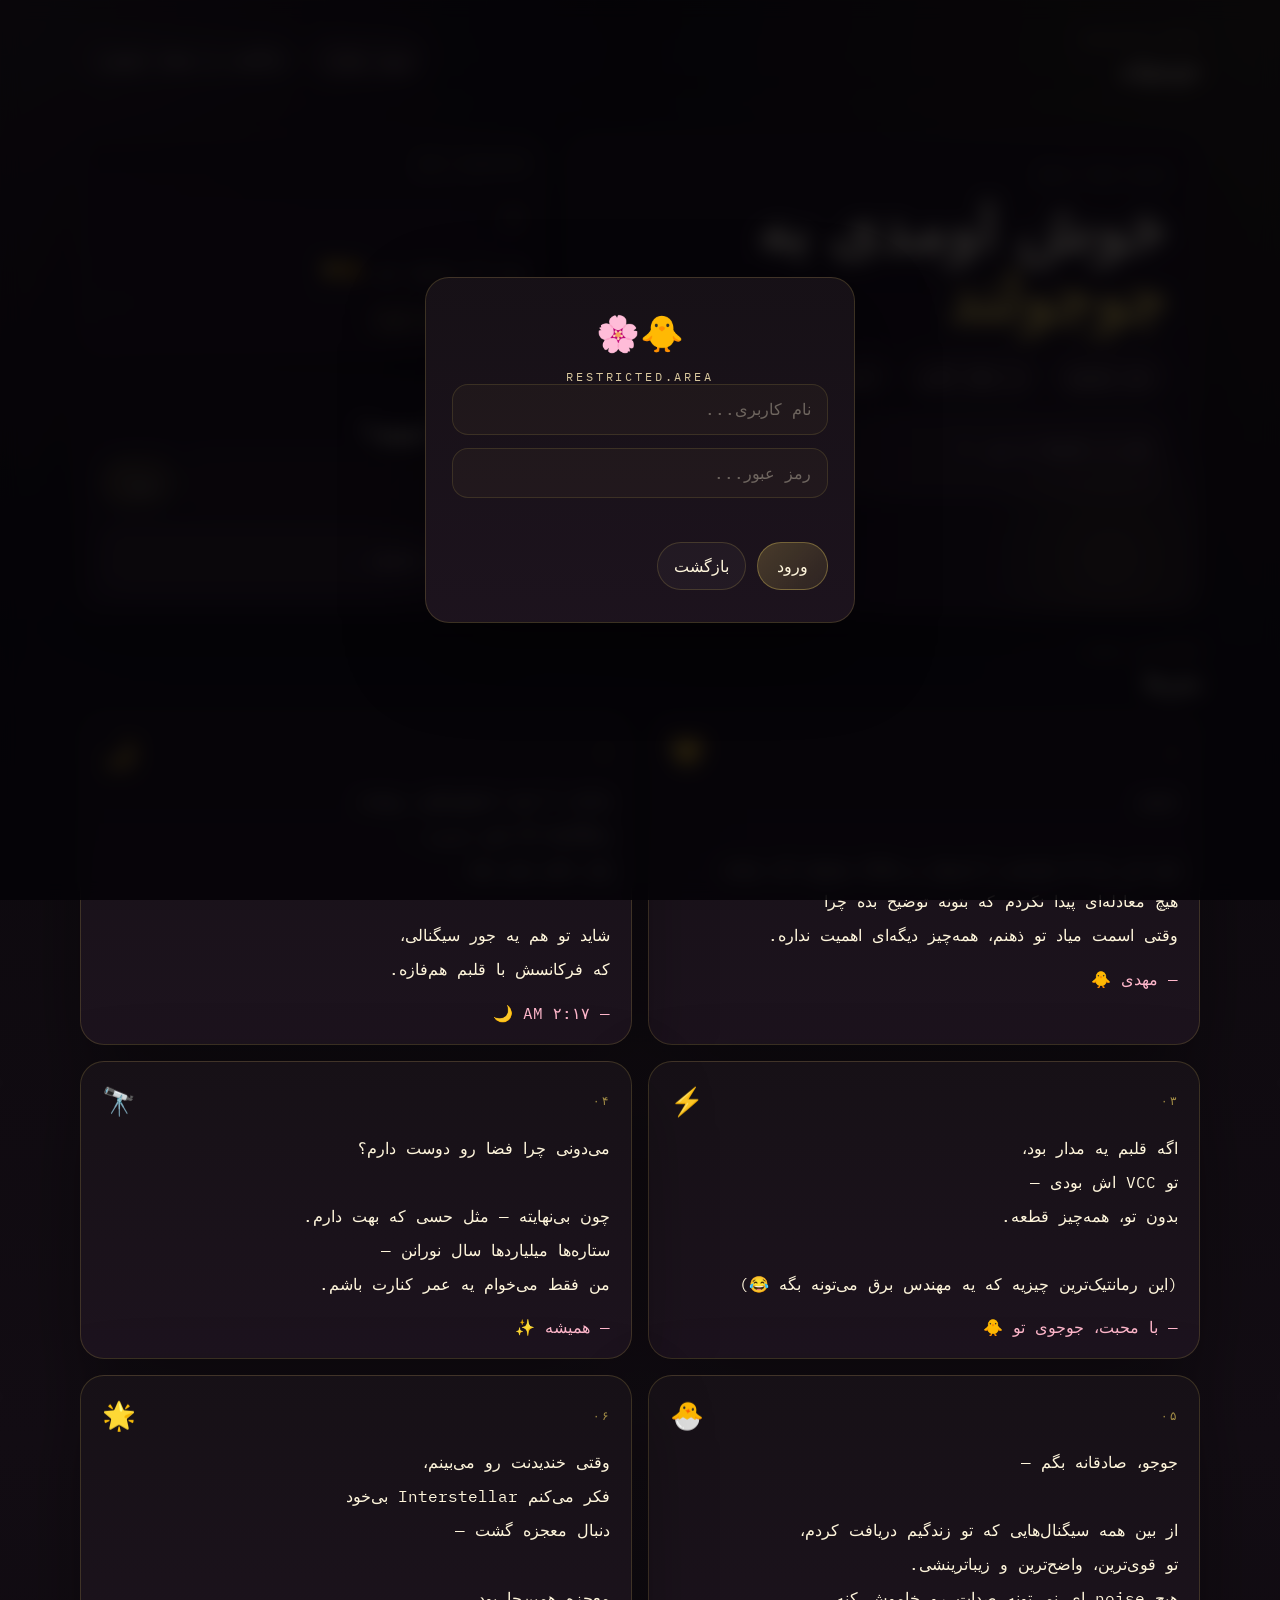
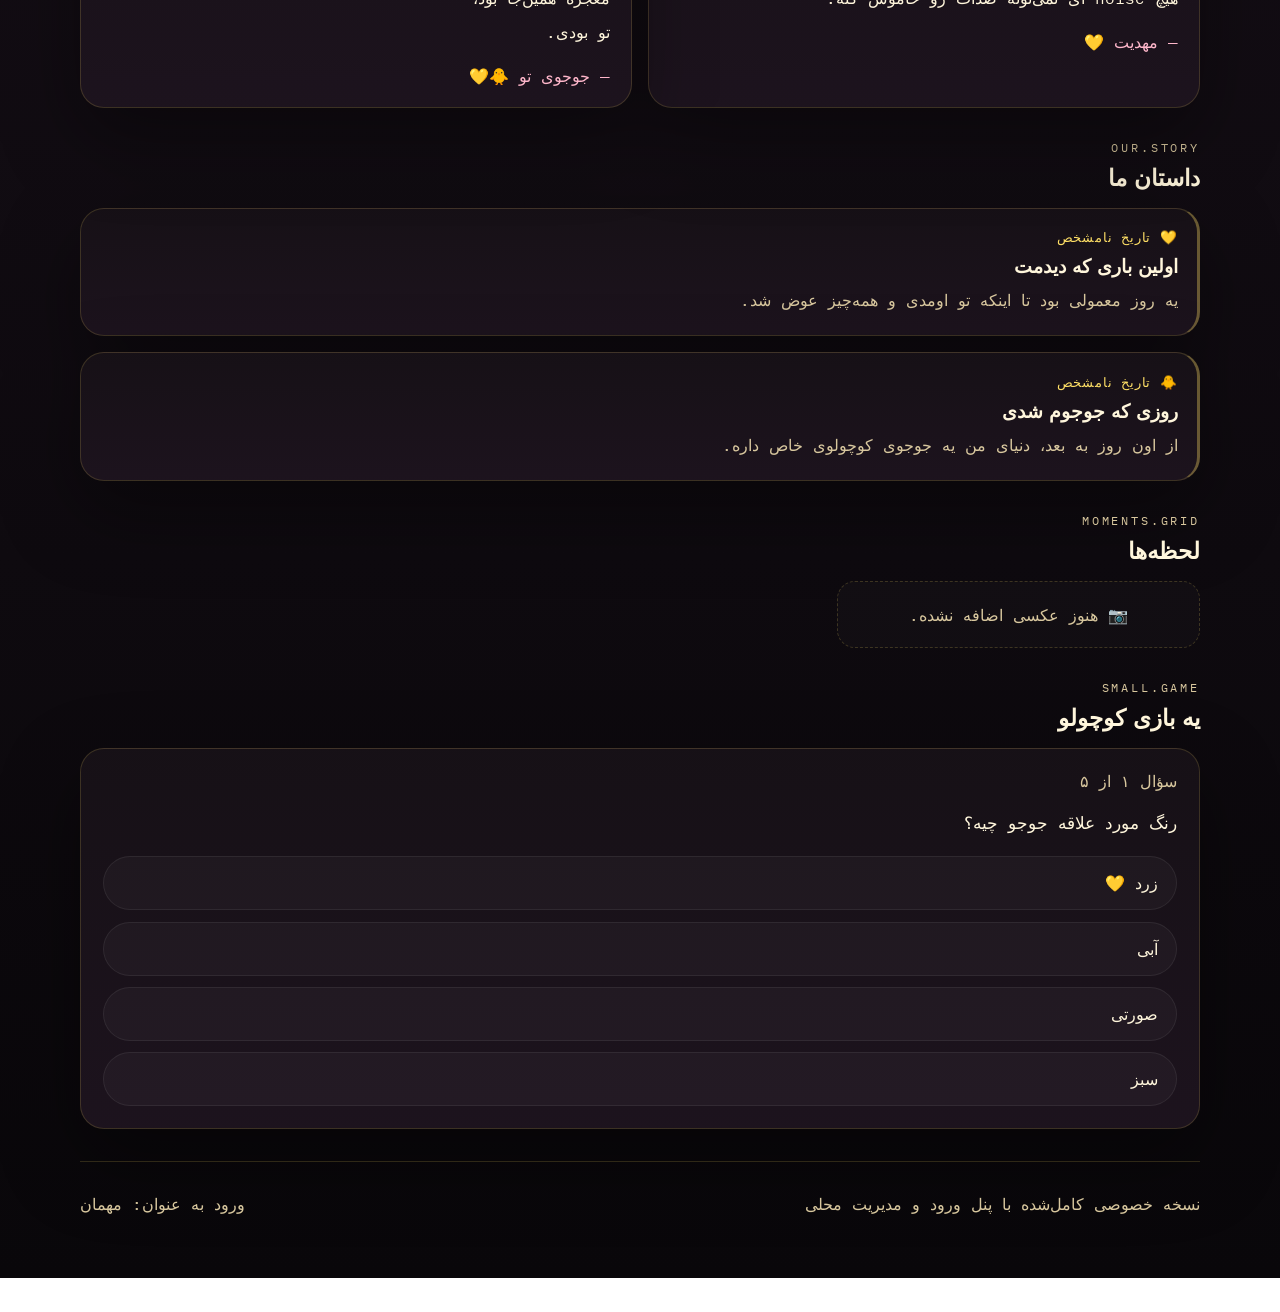
==== secret.html @ 2593f332 "Add files via upload" ====
<!DOCTYPE html>
<html lang="fa" dir="rtl">
<head>
  <meta charset="UTF-8">
  <meta name="viewport" content="width=device-width, initial-scale=1.0">
  <title>جوجولند | صفحه خصوصی کامل</title>
  <meta name="description" content="نسخه خصوصی کامل جوجولند با پنل ورود، حالت مهمان و ادمین، مدیریت متن‌ها، گالری، تایم‌لاین و شمارنده.">
  <link rel="preconnect" href="https://fonts.googleapis.com">
  <link rel="preconnect" href="https://fonts.gstatic.com" crossorigin>
  <link href="https://fonts.googleapis.com/css2?family=IBM+Plex+Mono:wght@300;400;500;600&family=Orbitron:wght@500;700;800&display=swap" rel="stylesheet">
  <style>
    :root{
      --bg:#09070a;
      --bg-2:#130d14;
      --panel:#171117;
      --panel-2:#231923;
      --text:#fff6dc;
      --muted:#d8c79e;
      --gold:#ffe066;
      --gold-soft:rgba(255,224,102,.12);
      --pink:#ffb7cb;
      --line:rgba(255,224,102,.16);
      --line-strong:rgba(255,224,102,.3);
      --green:#7affc1;
      --danger:#ff879c;
      --shadow:0 30px 80px rgba(0,0,0,.38);
      --radius:24px;
    }

    *{box-sizing:border-box}
    html{scroll-behavior:smooth}
    body{
      margin:0;
      min-height:100vh;
      font-family:'IBM Plex Mono', monospace;
      color:var(--text);
      background:
        radial-gradient(circle at top right, rgba(255,224,102,.12), transparent 24%),
        radial-gradient(circle at top left, rgba(255,183,203,.12), transparent 20%),
        linear-gradient(180deg, var(--bg) 0%, var(--bg-2) 50%, var(--bg) 100%);
      overflow-x:hidden;
    }

    body::before{
      content:"";
      position:fixed;
      inset:0;
      pointer-events:none;
      background-image:
        linear-gradient(rgba(255,255,255,.02) 1px, transparent 1px),
        linear-gradient(90deg, rgba(255,255,255,.02) 1px, transparent 1px);
      background-size:54px 54px;
      mask-image:linear-gradient(to bottom, rgba(255,255,255,.8), transparent 75%);
      z-index:0;
    }

    a{color:inherit;text-decoration:none}
    button,input,textarea,select{font:inherit}

    .floaters{
      position:fixed;
      inset:0;
      overflow:hidden;
      pointer-events:none;
      z-index:0;
    }

    .floater{
      position:absolute;
      bottom:-10vh;
      opacity:.18;
      filter:drop-shadow(0 0 10px rgba(255,224,102,.2));
      animation:rise linear infinite;
    }

    @keyframes rise{
      from{transform:translateY(0) translateX(0)}
      to{transform:translateY(-120vh) translateX(24px)}
    }

    .page{
      position:relative;
      z-index:1;
      width:min(1120px, calc(100% - 2rem));
      margin-inline:auto;
      padding:1rem 0 4rem;
    }

    .topbar{
      display:flex;
      align-items:center;
      justify-content:space-between;
      gap:1rem;
      padding:1rem 0 1.25rem;
      border-bottom:1px solid var(--line);
    }

    .kicker{
      color:var(--muted);
      letter-spacing:.24em;
      text-transform:uppercase;
      font-size:.74rem;
    }

    .home-link,
    .ghost-btn,
    .primary-btn,
    .soft-btn,
    .option-btn{
      display:inline-flex;
      align-items:center;
      justify-content:center;
      border-radius:999px;
      cursor:pointer;
      transition:transform .18s ease, background-color .18s ease, opacity .18s ease;
    }

    .home-link:hover,
    .ghost-btn:hover,
    .primary-btn:hover,
    .soft-btn:hover,
    .option-btn:hover{
      transform:translateY(-1px);
    }

    .home-link,
    .ghost-btn,
    .soft-btn{
      border:1px solid var(--line);
      background:rgba(255,255,255,.03);
      color:var(--text);
    }

    .home-link{padding:.8rem 1.1rem}
    .ghost-btn,.soft-btn{padding:.78rem 1rem}

    .primary-btn{
      border:1px solid var(--line-strong);
      background:linear-gradient(135deg, rgba(255,224,102,.2), rgba(255,224,102,.08));
      color:var(--text);
      padding:.82rem 1.2rem;
    }

    .soft-btn{
      background:rgba(255,183,203,.08);
      border-color:rgba(255,183,203,.16);
    }

    .option-btn{
      width:100%;
      justify-content:flex-start;
      text-align:right;
      padding:1rem 1.1rem;
      border:1px solid rgba(255,255,255,.07);
      background:rgba(255,255,255,.03);
      color:var(--text);
    }

    .hero{
      display:grid;
      grid-template-columns:1.15fr .85fr;
      gap:1rem;
      padding-top:1.8rem;
      align-items:stretch;
    }

    .card,
    .counter-card,
    .section-card,
    .letter-card,
    .timeline-item,
    .gallery-item,
    .quiz-card,
    .modal-panel{
      background:linear-gradient(180deg, rgba(23,17,23,.97), rgba(30,20,31,.95));
      border:1px solid var(--line);
      border-radius:var(--radius);
      box-shadow:var(--shadow);
    }

    .hero-main{
      position:relative;
      overflow:hidden;
      padding:2rem;
    }

    .hero-main::after{
      content:"";
      position:absolute;
      width:280px;
      height:280px;
      border-radius:50%;
      inset:auto -8% -18% auto;
      background:radial-gradient(circle, rgba(255,224,102,.15), transparent 68%);
      pointer-events:none;
    }

    h1,h2,h3{
      margin:0;
      font-family:'Orbitron', monospace;
    }

    .hero-main h1{
      margin-top:.7rem;
      font-size:clamp(2.1rem, 5vw, 4.2rem);
      line-height:1.08;
    }

    .hero-main h1 span{
      color:var(--gold);
      text-shadow:0 0 22px rgba(255,224,102,.24);
    }

    .hero-main p{
      color:var(--muted);
      line-height:2;
      max-width:60ch;
      margin:1rem 0 0;
    }

    .pill-row{
      display:flex;
      gap:.8rem;
      flex-wrap:wrap;
      margin-top:1.25rem;
    }

    .response-box{
      margin-top:1rem;
      min-height:82px;
      border-radius:18px;
      border:1px solid rgba(255,183,203,.16);
      background:rgba(255,183,203,.08);
      color:#ffeaf1;
      padding:1rem 1.1rem;
      line-height:2;
    }

    .hero-side{
      display:grid;
      gap:1rem;
    }

    .counter-card,
    .section-card{
      padding:1.3rem;
    }

    .counter-number{
      font-family:'Orbitron', monospace;
      font-size:3.1rem;
      color:var(--gold);
      margin:.7rem 0;
      text-shadow:0 0 18px rgba(255,224,102,.2);
    }

    .counter-detail{
      display:flex;
      gap:.5rem;
      flex-wrap:wrap;
      margin-top:1rem;
    }

    .chip{
      padding:.45rem .7rem;
      border-radius:999px;
      background:rgba(255,224,102,.08);
      border:1px solid rgba(255,224,102,.12);
      color:#f5dfb0;
      font-size:.84rem;
    }

    .jojo-row{
      display:flex;
      gap:.6rem;
      margin-top:.9rem;
    }

    .jojo-row input,
    .form-control,
    .form-control textarea,
    .form-control input,
    .form-control select,
    .inline-field,
    .auth-input{
      width:100%;
      border:1px solid rgba(255,224,102,.12);
      background:rgba(255,224,102,.03);
      color:var(--text);
      outline:none;
      border-radius:16px;
      padding:.9rem 1rem;
    }

    .jojo-row input::placeholder,
    .auth-input::placeholder,
    textarea::placeholder{color:rgba(255,246,220,.35)}

    .section{
      padding-top:2rem;
    }

    .section-head{
      margin-bottom:1rem;
    }

    .section-head h2{
      margin-top:.5rem;
      font-size:1.45rem;
    }

    .section-head p{
      color:var(--muted);
      line-height:1.95;
      margin:.7rem 0 0;
    }

    .admin-bar{
      display:none;
      align-items:center;
      justify-content:space-between;
      gap:1rem;
      flex-wrap:wrap;
      padding:1rem 1.2rem;
      margin-top:1.2rem;
      border-radius:20px;
      border:1px solid rgba(255,224,102,.18);
      background:rgba(255,224,102,.05);
    }

    .admin-bar.show{display:flex}
    .admin-actions{display:flex;gap:.6rem;flex-wrap:wrap}
    .admin-label{color:#ffe9a7}

    .letters{
      display:grid;
      grid-template-columns:repeat(2, minmax(0, 1fr));
      gap:1rem;
    }

    .letter-card{
      padding:1.3rem;
      position:relative;
      overflow:hidden;
    }

    .letter-head{
      display:flex;
      align-items:center;
      justify-content:space-between;
      gap:1rem;
      margin-bottom:.9rem;
    }

    .letter-num{
      color:rgba(255,224,102,.6);
      font-size:.78rem;
      letter-spacing:.2em;
    }

    .letter-emoji{
      font-size:1.7rem;
    }

    .letter-text{
      white-space:pre-line;
      line-height:2.12;
      color:var(--text);
      margin-bottom:1rem;
    }

    .letter-sign{
      color:var(--pink);
    }

    .letter-actions{
      display:flex;
      gap:.55rem;
      margin-top:.9rem;
    }

    .mini-btn{
      border:none;
      border-radius:12px;
      padding:.55rem .75rem;
      cursor:pointer;
      background:rgba(255,255,255,.04);
      border:1px solid rgba(255,255,255,.07);
      color:var(--text);
    }

    .mini-btn.danger{
      color:#ffd0d7;
      border-color:rgba(255,135,156,.2);
      background:rgba(255,135,156,.07);
    }

    .timeline{
      display:grid;
      gap:1rem;
    }

    .timeline-item{
      padding:1.2rem;
      border-right:3px solid rgba(255,224,102,.35);
    }

    .timeline-date{
      color:var(--gold);
      margin-bottom:.5rem;
      font-size:.84rem;
      letter-spacing:.06em;
    }

    .timeline-title{
      margin-bottom:.45rem;
    }

    .timeline-desc{
      color:var(--muted);
      line-height:1.95;
    }

    .timeline-actions{
      margin-top:.85rem;
      display:flex;
      gap:.55rem;
    }

    .gallery{
      display:grid;
      grid-template-columns:repeat(3, minmax(0, 1fr));
      gap:1rem;
    }

    .gallery.cols-1{grid-template-columns:1fr}
    .gallery.cols-2{grid-template-columns:repeat(2, minmax(0, 1fr))}
    .gallery.cols-3{grid-template-columns:repeat(3, minmax(0, 1fr))}
    .gallery.cols-4{grid-template-columns:repeat(4, minmax(0, 1fr))}

    .gallery-item{
      aspect-ratio:1 / 1;
      overflow:hidden;
      position:relative;
      display:flex;
      align-items:center;
      justify-content:center;
      background:
        radial-gradient(circle at center, rgba(255,224,102,.12), transparent 55%),
        linear-gradient(135deg, rgba(255,255,255,.04), rgba(255,255,255,.01));
    }

    .gallery-item img{
      width:100%;
      height:100%;
      object-fit:cover;
      display:block;
    }

    .gallery-item .placeholder{
      font-size:2.1rem;
      opacity:.9;
    }

    .gallery-caption{
      position:absolute;
      right:.6rem;
      left:.6rem;
      bottom:.6rem;
      padding:.55rem .7rem;
      border-radius:12px;
      background:rgba(9,7,10,.64);
      color:#f5e9c5;
      font-size:.78rem;
      text-align:center;
      backdrop-filter:blur(10px);
    }

    .quiz-card{
      padding:1.4rem;
    }

    .quiz-progress{
      color:var(--muted);
      margin-bottom:1rem;
    }

    .quiz-question{
      line-height:1.95;
      margin-bottom:1rem;
      font-size:1.06rem;
    }

    .quiz-options{
      display:grid;
      gap:.7rem;
    }

    .option-btn.correct{
      background:rgba(122,255,193,.12);
      border:1px solid rgba(122,255,193,.25);
    }

    .option-btn.wrong{
      background:rgba(255,135,156,.11);
      border:1px solid rgba(255,135,156,.22);
    }

    .empty-state{
      padding:1.4rem;
      border-radius:18px;
      border:1px dashed rgba(255,224,102,.18);
      color:var(--muted);
      text-align:center;
      background:rgba(255,255,255,.02);
    }

    .overlay{
      position:fixed;
      inset:0;
      display:none;
      align-items:center;
      justify-content:center;
      background:rgba(4,3,6,.84);
      backdrop-filter:blur(10px);
      z-index:100;
      padding:1rem;
    }

    .overlay.show{display:flex}

    .modal-panel{
      width:min(760px, 100%);
      max-height:86vh;
      overflow:auto;
      padding:1.3rem;
    }

    .auth-panel{
      width:min(430px, 100%);
      text-align:center;
      padding:2rem 1.6rem;
    }

    .auth-chick{
      font-size:2.2rem;
      margin-bottom:.8rem;
    }

    .auth-panel h2{
      margin-bottom:.45rem;
    }

    .auth-sub{
      color:var(--muted);
      line-height:1.9;
      margin-bottom:1.2rem;
    }

    .auth-fields{
      display:grid;
      gap:.8rem;
    }

    .auth-error{
      color:#ffc0cb;
      min-height:1.4rem;
      margin-top:.6rem;
      font-size:.9rem;
    }

    .auth-actions{
      display:flex;
      gap:.7rem;
      margin-top:.7rem;
    }

    .modal-head{
      display:flex;
      align-items:center;
      justify-content:space-between;
      gap:1rem;
      margin-bottom:1rem;
    }

    .modal-head p{
      margin:.35rem 0 0;
      color:var(--muted);
      line-height:1.85;
      font-size:.92rem;
    }

    .modal-grid{
      display:grid;
      gap:1rem;
    }

    .stack{
      display:grid;
      gap:.8rem;
    }

    .form-control label{
      display:block;
      margin-bottom:.45rem;
      color:#f5e2a6;
    }

    textarea{
      resize:vertical;
      min-height:120px;
    }

    .split{
      display:grid;
      grid-template-columns:1fr 1fr;
      gap:.8rem;
    }

    .item-list{
      display:grid;
      gap:.7rem;
      margin-top:.4rem;
    }

    .item-row{
      display:flex;
      align-items:center;
      justify-content:space-between;
      gap:.8rem;
      padding:.85rem .95rem;
      border-radius:16px;
      background:rgba(255,255,255,.03);
      border:1px solid rgba(255,255,255,.05);
    }

    .item-row-main{
      min-width:0;
    }

    .item-row-title{
      color:var(--text);
      white-space:nowrap;
      overflow:hidden;
      text-overflow:ellipsis;
      margin-bottom:.25rem;
    }

    .item-row-sub{
      color:var(--muted);
      font-size:.84rem;
      white-space:nowrap;
      overflow:hidden;
      text-overflow:ellipsis;
    }

    .item-row-actions{
      display:flex;
      gap:.45rem;
      flex-shrink:0;
    }

    .gallery-manager{
      display:grid;
      gap:1rem;
    }

    .upload-zone{
      border:1px dashed rgba(255,224,102,.22);
      background:rgba(255,224,102,.03);
      border-radius:20px;
      padding:1.3rem;
      text-align:center;
      color:var(--muted);
    }

    .upload-zone.dragover{
      background:rgba(255,224,102,.08);
      border-color:rgba(255,224,102,.34);
    }

    .gallery-admin-grid{
      display:grid;
      grid-template-columns:repeat(2, minmax(0, 1fr));
      gap:.8rem;
    }

    .gallery-admin-item{
      border-radius:18px;
      overflow:hidden;
      background:rgba(255,255,255,.03);
      border:1px solid rgba(255,255,255,.05);
    }

    .gallery-admin-item img{
      width:100%;
      aspect-ratio:4 / 3;
      object-fit:cover;
      display:block;
    }

    .gallery-admin-body{
      padding:.8rem;
      display:grid;
      gap:.55rem;
    }

    .modal-actions{
      display:flex;
      gap:.7rem;
      justify-content:flex-end;
      flex-wrap:wrap;
      margin-top:1rem;
    }

    .footer{
      display:flex;
      justify-content:space-between;
      gap:1rem;
      flex-wrap:wrap;
      padding-top:2rem;
      margin-top:2rem;
      border-top:1px solid var(--line);
      color:var(--muted);
    }

    .hidden{
      display:none !important;
    }

    @media (max-width: 900px){
      .hero,
      .letters,
      .gallery,
      .split,
      .gallery-admin-grid{
        grid-template-columns:1fr;
      }
    }

    @media (prefers-reduced-motion: reduce){
      html{scroll-behavior:auto}
      *,*::before,*::after{animation:none!important;transition:none!important}
    }
  </style>
</head>
<body>
  <div class="floaters" id="floaters" aria-hidden="true"></div>

  <div class="page">
    <header class="topbar">
      <div>
        <div class="kicker">PRIVATE.PAGE</div>
        <h2 style="margin-top:.45rem">جوجولند</h2>
      </div>
      <div style="display:flex;gap:.6rem;flex-wrap:wrap">
        <button class="soft-btn" type="button" id="login-again-btn">ورود دوباره</button>
        <a class="home-link" href="./index.html">بازگشت به نسخه عمومی</a>
      </div>
    </header>

    <section class="hero">
      <div class="card hero-main">
        <div class="kicker">ONLY FOR JOJO</div>
        <h1>خوش اومدی به <span>جوجولند</span></h1>
        <div class="pill-row">
          <button class="soft-btn" type="button" data-answer="آره خودتی! جوجوی گلم! 🐥💛">منم جوجوم</button>
          <button class="soft-btn" type="button" data-answer="تو قوی‌ترین سیگنالی هستی که به قلبم رسیده ✨">یه جمله خاص</button>
          <button class="soft-btn" type="button" data-answer="این بخش همون حال‌وهوای قبلی رو نگه داشته، فقط مرتب‌تر شده 🌙">حس این صفحه</button>
        </div>
        <div class="response-box" id="response-box">یکی از دکمه‌ها را بزن :)</div>
      </div>

      <aside class="hero-side">
        <div class="counter-card">
          <div class="kicker">DAY.COUNTER</div>
          <div class="counter-number" id="days-counter-num">۰</div>
          <div style="color:var(--muted);line-height:1.9">روزه که جوجوی منی 🐥💛</div>
          <div class="counter-detail" id="days-counter-detail"></div>
        </div>

        <div class="section-card">
          <div class="kicker">JOJO.INPUT</div>
          <h3 style="margin-top:.55rem">جوجوی من کیههههه؟</h3>
          <div class="jojo-row">
            <input id="jojo-input" type="text" placeholder="اینجا بنویس..." maxlength="40">
            <button class="primary-btn" type="button" id="jojo-send">منم!</button>
          </div>
          <div class="response-box" id="jojo-response" style="min-height:66px">منتظر اسم جوجوم...</div>
        </div>
      </aside>
    </section>

    <div class="admin-bar" id="admin-bar">
      <div class="admin-label">🔧 حالت ادمین فعاله</div>
      <div class="admin-actions">
        <button class="ghost-btn" type="button" id="edit-welcome-btn">👋 خوش‌آمدگویی</button>
        <button class="ghost-btn" type="button" id="manage-users-btn">👤 کاربران</button>
        <button class="ghost-btn" type="button" id="edit-letters-btn">✏ متن‌ها</button>
        <button class="ghost-btn" type="button" id="edit-gallery-btn">📸 گالری</button>
        <button class="ghost-btn" type="button" id="edit-timeline-btn">💛 داستان</button>
        <button class="ghost-btn" type="button" id="edit-date-btn">📅 شمارنده</button>
      </div>
    </div>

    <section class="section">
      <div class="section-head">
        <div class="kicker">LOVE.LETTERS</div>
        <h2>متن‌ها</h2>
      </div>
      <div class="letters" id="letters-grid"></div>
    </section>

    <section class="section">
      <div class="section-head">
        <div class="kicker">OUR.STORY</div>
        <h2>داستان ما</h2>
      </div>
      <div class="timeline" id="timeline-grid"></div>
    </section>

    <section class="section">
      <div class="section-head">
        <div class="kicker">MOMENTS.GRID</div>
        <h2>لحظه‌ها</h2>
      </div>
      <div class="gallery cols-3" id="gallery-grid"></div>
    </section>

    <section class="section">
      <div class="section-head">
        <div class="kicker">SMALL.GAME</div>
        <h2>یه بازی کوچولو</h2>
      </div>
      <div class="quiz-card">
        <div class="quiz-progress" id="quiz-progress">سؤال ۱ از ۵</div>
        <div class="quiz-question" id="quiz-question"></div>
        <div class="quiz-options" id="quiz-options"></div>
      </div>
    </section>

    <footer class="footer">
      <span>نسخه خصوصی کامل‌شده با پنل ورود و مدیریت محلی</span>
      <span id="role-badge">ورود به عنوان: مهمان</span>
    </footer>
  </div>

  <div class="overlay show" id="auth-overlay">
    <div class="modal-panel auth-panel">
      <div class="auth-chick">🐥🌸</div>
      <div class="kicker">RESTRICTED.AREA</div>
      <div class="auth-fields">
        <input class="auth-input" id="auth-username" type="text" placeholder="نام کاربری..." maxlength="30" autocomplete="off">
        <input class="auth-input" id="auth-password" type="password" placeholder="رمز عبور..." maxlength="30">
      </div>
      <div class="auth-error" id="auth-error"></div>
      <div class="auth-actions">
        <button class="primary-btn" type="button" id="auth-submit">ورود</button>
        <button class="ghost-btn" type="button" id="auth-cancel">بازگشت</button>
      </div>
    </div>
  </div>

  <div class="overlay" id="letter-editor-overlay">
    <div class="modal-panel">
      <div class="modal-head">
        <div>
          <div class="kicker">LETTER.EDITOR</div>
          <h2 style="margin-top:.45rem">مدیریت متن‌ها</h2>
          <p>از اینجا می‌توانی متن جدید بسازی یا کارت‌های قبلی را ویرایش و حذف کنی.</p>
        </div>
        <button class="ghost-btn" type="button" data-close="letter-editor-overlay">بستن</button>
      </div>
      <div class="modal-grid">
        <div class="item-list" id="letter-list"></div>
        <div class="stack">
          <input type="hidden" id="letter-edit-index">
          <div class="split">
            <div class="form-control">
              <label for="letter-emoji">ایموجی</label>
              <input id="letter-emoji" type="text" maxlength="4" placeholder="💛">
            </div>
            <div class="form-control">
              <label for="letter-sign">امضا</label>
              <input id="letter-sign" type="text" placeholder="— مهدی 🐥">
            </div>
          </div>
          <div class="form-control">
            <label for="letter-text">متن</label>
            <textarea id="letter-text" placeholder="متن عاشقانه‌ات را اینجا بنویس..."></textarea>
          </div>
        </div>
      </div>
      <div class="modal-actions">
        <button class="soft-btn" type="button" id="letter-reset">فرم تازه</button>
        <button class="primary-btn" type="button" id="letter-save">ذخیره</button>
      </div>
    </div>
  </div>

  <div class="overlay" id="welcome-editor-overlay">
    <div class="modal-panel">
      <div class="modal-head">
        <div>
          <div class="kicker">WELCOME.EDITOR</div>
          <h2 style="margin-top:.45rem">مدیریت خوش‌آمدگویی</h2>
          <p>متن کادر خوش‌آمدگویی را جداگانه برای ادمین، جوجو و مهمان تنظیم کن.</p>
        </div>
        <button class="ghost-btn" type="button" data-close="welcome-editor-overlay">بستن</button>
      </div>
      <div class="stack">
        <div class="form-control">
          <label for="welcome-admin">متن ورود ادمین</label>
          <textarea id="welcome-admin" placeholder="متن خوش‌آمدگویی ادمین..."></textarea>
        </div>
        <div class="form-control">
          <label for="welcome-jojo">متن ورود جوجو</label>
          <textarea id="welcome-jojo" placeholder="متن خوش‌آمدگویی جوجو..."></textarea>
        </div>
        <div class="form-control">
          <label for="welcome-guest">متن ورود مهمان</label>
          <textarea id="welcome-guest" placeholder="متن خوش‌آمدگویی مهمان..."></textarea>
        </div>
      </div>
      <div class="modal-actions">
        <button class="soft-btn" type="button" id="welcome-reset">بازگشت به پیش‌فرض</button>
        <button class="primary-btn" type="button" id="welcome-save">ذخیره</button>
      </div>
    </div>
  </div>

  <div class="overlay" id="users-editor-overlay">
    <div class="modal-panel">
      <div class="modal-head">
        <div>
          <div class="kicker">USER.MANAGER</div>
          <h2 style="margin-top:.45rem">مدیریت کاربران</h2>
          <p>از اینجا می‌توانی برای افراد جدید نام کاربری و رمز عبور بسازی. کاربران جدید به‌صورت پیش‌فرض مهمان هستند.</p>
        </div>
        <button class="ghost-btn" type="button" data-close="users-editor-overlay">بستن</button>
      </div>
      <div class="modal-grid">
        <div class="item-list" id="users-list"></div>
        <div class="stack">
          <div class="split">
            <div class="form-control">
              <label for="new-user-username">نام کاربری</label>
              <input id="new-user-username" type="text" maxlength="30" placeholder="مثلاً ali">
            </div>
            <div class="form-control">
              <label for="new-user-password">رمز عبور</label>
              <input id="new-user-password" type="text" maxlength="40" placeholder="مثلاً 123456">
            </div>
          </div>
          <div style="color:var(--muted);line-height:1.9;font-size:.9rem">
            کاربرهای داخلی `jojo` و `mahdi` حذف نمی‌شوند. کاربران جدید با نقش مهمان ساخته می‌شوند.
          </div>
        </div>
      </div>
      <div class="modal-actions">
        <button class="primary-btn" type="button" id="add-user-save">افزودن کاربر</button>
      </div>
    </div>
  </div>

  <div class="overlay" id="timeline-editor-overlay">
    <div class="modal-panel">
      <div class="modal-head">
        <div>
          <div class="kicker">TIMELINE.EDITOR</div>
          <h2 style="margin-top:.45rem">مدیریت داستان</h2>
          <p>رویدادها را اضافه، ویرایش یا حذف کن. ترتیب بر اساس تاریخ ذخیره می‌شود.</p>
        </div>
        <button class="ghost-btn" type="button" data-close="timeline-editor-overlay">بستن</button>
      </div>
      <div class="modal-grid">
        <div class="item-list" id="timeline-list"></div>
        <div class="stack">
          <input type="hidden" id="timeline-edit-index">
          <div class="split">
            <div class="form-control">
              <label for="timeline-emoji">ایموجی</label>
              <input id="timeline-emoji" type="text" maxlength="4" placeholder="💛">
            </div>
            <div class="form-control">
              <label for="timeline-date">تاریخ</label>
              <input id="timeline-date" type="date">
            </div>
          </div>
          <div class="form-control">
            <label for="timeline-title">عنوان</label>
            <input id="timeline-title" type="text" placeholder="عنوان رویداد...">
          </div>
          <div class="form-control">
            <label for="timeline-desc">توضیح</label>
            <textarea id="timeline-desc" placeholder="توضیح کوتاه..."></textarea>
          </div>
        </div>
      </div>
      <div class="modal-actions">
        <button class="soft-btn" type="button" id="timeline-reset">فرم تازه</button>
        <button class="primary-btn" type="button" id="timeline-save">ذخیره</button>
      </div>
    </div>
  </div>

  <div class="overlay" id="date-editor-overlay">
    <div class="modal-panel" style="width:min(460px,100%)">
      <div class="modal-head">
        <div>
          <div class="kicker">COUNTER.EDITOR</div>
          <h2 style="margin-top:.45rem">تنظیم تاریخ شروع</h2>
          <p>با تغییر این تاریخ، شمارنده روزها هم فوری به‌روزرسانی می‌شود.</p>
        </div>
        <button class="ghost-btn" type="button" data-close="date-editor-overlay">بستن</button>
      </div>
      <div class="form-control">
        <label for="relationship-date-input">تاریخ شروع</label>
        <input id="relationship-date-input" type="date">
      </div>
      <div class="counter-number" id="date-preview-number" style="font-size:2.4rem;margin:1rem 0 .4rem">۰</div>
      <div style="color:var(--muted)">روز با هم بودیم 💛</div>
      <div class="modal-actions">
        <button class="primary-btn" type="button" id="date-save">ذخیره</button>
      </div>
    </div>
  </div>

  <div class="overlay" id="gallery-editor-overlay">
    <div class="modal-panel">
      <div class="modal-head">
        <div>
          <div class="kicker">GALLERY.EDITOR</div>
          <h2 style="margin-top:.45rem">مدیریت گالری</h2>
          <p>عکس اضافه کن، کپشن بگذار، ستون‌ها را عوض کن و ترتیب را بالا پایین ببر.</p>
        </div>
        <button class="ghost-btn" type="button" data-close="gallery-editor-overlay">بستن</button>
      </div>

      <div class="gallery-manager">
        <div class="split">
          <div class="form-control">
            <label for="gallery-cols-select">تعداد ستون</label>
            <select id="gallery-cols-select">
              <option value="1">۱ ستون</option>
              <option value="2">۲ ستون</option>
              <option value="3">۳ ستون</option>
              <option value="4">۴ ستون</option>
            </select>
          </div>
          <div class="form-control">
            <label for="gallery-file-input">آپلود عکس</label>
            <input id="gallery-file-input" type="file" accept="image/*" multiple>
          </div>
        </div>

        <div class="split">
          <div class="form-control">
            <label for="gallery-url-input">لینک عکس Cloudinary</label>
            <input id="gallery-url-input" type="url" placeholder="https://res.cloudinary.com/...">
          </div>
          <div class="form-control">
            <label for="gallery-url-caption">کپشن</label>
            <input id="gallery-url-caption" type="text" placeholder="مثلاً عکس دونفره">
          </div>
        </div>

        <div class="modal-actions" style="margin-top:0">
          <button class="primary-btn" type="button" id="gallery-add-url">افزودن با لینک</button>
        </div>

        <div class="upload-zone" id="upload-zone">
          عکس‌ها را اینجا بکش یا از بالا انتخاب کن.
        </div>

        <div class="gallery-admin-grid" id="gallery-admin-grid"></div>
      </div>

      <div class="modal-actions">
        <button class="primary-btn" type="button" id="gallery-save">ذخیره و بستن</button>
      </div>
    </div>
  </div>

  <script>
    const BASE_USERS = {
      jojo:  { pass: 'jojoo', role: 'guest' },
      mahdi: { pass: 'sam203', role: 'admin' }
    };

    const STORAGE_KEYS = {
      texts: 'secret_love_texts_v2',
      timeline: 'secret_love_timeline_v2',
      gallery: 'secret_gallery_v2',
      date: 'secret_relationship_date_v2',
      users: 'secret_custom_users_v1',
      welcome: 'secret_welcome_messages_v1'
    };

    const defaultWelcomeMessages = {
      admin: 'حالت ادمین فعال شد. حالا می‌تونی متن‌ها، گالری، داستان و شمارنده را ویرایش کنی.',
      jojo: 'خوش اومدی جوجوی مهدی 💛 اینجا همه‌چیز آماده‌ی تماشاست.',
      guest: 'خوش اومدی مهمان عزیز. اینجا می‌تونی همه‌چیز را ببینی، ولی ویرایش فقط برای ادمینه.'
    };

    let currentRole = 'guest';
    let currentUser = '';
    let customUsers = {};
    let welcomeMessages = {};

    const defaultLoveTexts = [
      { emoji:'💛', num:'۰۱', sign:'— مهدی 🐥', text:'جوجو،\n\nتوی این دنیا که همه‌چیز با فرمول و معادله توضیح داده میشه،\nهیچ معادله‌ای پیدا نکردم که بتونه توضیح بده چرا\nوقتی اسمت میاد تو ذهنم، همه‌چیز دیگه‌ای اهمیت نداره.' },
      { emoji:'🌙', num:'۰۲', sign:'— ۲:۱۷ AM 🌙', text:'ساعت ۲ شبه، اسیلوسکوپ روشنه،\nسیگنال‌ها بالا پایین می‌رن —\nولی ذهنم پیش توئه.\n\nشاید تو هم یه جور سیگنالی،\nکه فرکانسش با قلبم هم‌فازه.' },
      { emoji:'⚡', num:'۰۳', sign:'— با محبت، جوجوی تو 🐥', text:'اگه قلبم یه مدار بود،\nتو VCC اش بودی —\nبدون تو، همه‌چیز قطعه.\n\n(این رمانتیک‌ترین چیزیه که یه مهندس برق می‌تونه بگه 😂)' },
      { emoji:'🔭', num:'۰۴', sign:'— همیشه ✨', text:'می‌دونی چرا فضا رو دوست دارم؟\n\nچون بی‌نهایته — مثل حسی که بهت دارم.\nستاره‌ها میلیاردها سال نورانن —\nمن فقط می‌خوام یه عمر کنارت باشم.' },
      { emoji:'🐣', num:'۰۵', sign:'— مهدیت 💛', text:'جوجو، صادقانه بگم —\n\nاز بین همه سیگنال‌هایی که تو زندگیم دریافت کردم،\nتو قوی‌ترین، واضح‌ترین و زیباترینشی.\nهیچ noise ای نمی‌تونه صدات رو خاموش کنه.' },
      { emoji:'🌟', num:'۰۶', sign:'— جوجوی تو 🐥💛', text:'وقتی خندیدنت رو می‌بینم،\nفکر می‌کنم Interstellar بی‌خود\nدنبال معجزه گشت —\n\nمعجزه همین‌جا بود،\nتو بودی.' }
    ];

    const defaultTimeline = [
      { emoji:'💛', date:'', title:'اولین باری که دیدمت', desc:'یه روز معمولی بود تا اینکه تو اومدی و همه‌چیز عوض شد.' },
      { emoji:'🐥', date:'', title:'روزی که جوجوم شدی', desc:'از اون روز به بعد، دنیای من یه جوجوی کوچولوی خاص داره.' }
    ];

    const quizQuestions = [
      { q:'رنگ مورد علاقه جوجو چیه؟', options:['زرد 💛','آبی','صورتی','سبز'], correct:0 },
      { q:'مهدی بیشتر از همه عاشق چیه؟', options:['فوتبال','جوجوش 🐥','بازی','خواب'], correct:1 },
      { q:'موزیک این سایت از کدوم فیلمه؟', options:['Inception','Interstellar','Avatar','Dune'], correct:1 },
      { q:'مهدی چی می‌خونه؟', options:['پزشکی','معماری','مهندسی برق ⚡','حقوق'], correct:2 },
      { q:'نماد این سایت کدوم حیونه؟', options:['گربه','جوجه 🐥','سگ','خرگوش'], correct:1 }
    ];

    let loveTexts = [];
    let loveTimeline = [];
    let galleryState = { cols: 3, imgs: [] };
    let quizIndex = 0;
    let quizScore = 0;

    const authOverlay = document.getElementById('auth-overlay');
    const authUsername = document.getElementById('auth-username');
    const authPassword = document.getElementById('auth-password');
    const authError = document.getElementById('auth-error');
    const roleBadge = document.getElementById('role-badge');
    const adminBar = document.getElementById('admin-bar');

    function showOverlay(id){ document.getElementById(id).classList.add('show'); }
    function hideOverlay(id){ document.getElementById(id).classList.remove('show'); }

    function formatPersianNumber(value){
      return Number(value || 0).toLocaleString('fa-IR');
    }

    function formatPersianDate(dateStr){
      if(!dateStr) return 'تاریخ نامشخص';
      try{
        return new Date(dateStr).toLocaleDateString('fa-IR', { year:'numeric', month:'long', day:'numeric' });
      }catch(error){
        return dateStr;
      }
    }

    function saveJson(key, value){
      localStorage.setItem(key, JSON.stringify(value));
    }

    function cloneFallback(fallback){
      return JSON.parse(JSON.stringify(fallback));
    }

    function loadJson(key, fallback){
      try{
        const raw = localStorage.getItem(key);
        if(!raw) return cloneFallback(fallback);
        return JSON.parse(raw);
      }catch(error){
        return cloneFallback(fallback);
      }
    }

    function loadState(){
      loveTexts = loadJson(STORAGE_KEYS.texts, defaultLoveTexts);
      loveTimeline = loadJson(STORAGE_KEYS.timeline, defaultTimeline);
      galleryState = loadJson(STORAGE_KEYS.gallery, { cols: 3, imgs: [] });
      customUsers = loadJson(STORAGE_KEYS.users, {});
      welcomeMessages = loadJson(STORAGE_KEYS.welcome, defaultWelcomeMessages);
      if(!galleryState.cols) galleryState.cols = 3;
      if(!Array.isArray(galleryState.imgs)) galleryState.imgs = [];
    }

    function saveLetters(){ saveJson(STORAGE_KEYS.texts, loveTexts); }
    function saveTimeline(){ saveJson(STORAGE_KEYS.timeline, loveTimeline); }
    function saveGallery(){ saveJson(STORAGE_KEYS.gallery, galleryState); }
    function saveUsers(){ saveJson(STORAGE_KEYS.users, customUsers); }
    function saveWelcomeMessages(){ saveJson(STORAGE_KEYS.welcome, welcomeMessages); }

    function getUsersMap(){
      return { ...BASE_USERS, ...customUsers };
    }

    function getRelationshipDate(){
      return localStorage.getItem(STORAGE_KEYS.date) || '';
    }

    function setRelationshipDate(value){
      localStorage.setItem(STORAGE_KEYS.date, value);
    }

    function updateRoleUi(){
      let loginLabel = 'مهمان';
      if(currentRole === 'admin') loginLabel = 'ادمین';
      else if(currentUser === 'jojo') loginLabel = 'جوجوی مهدی';
      roleBadge.textContent = `ورود به عنوان: ${loginLabel}`;
      adminBar.classList.toggle('show', currentRole === 'admin');
    }

    function getWelcomeMessageForCurrentUser(){
      if(currentRole === 'admin') return welcomeMessages.admin || defaultWelcomeMessages.admin;
      if(currentUser === 'jojo') return welcomeMessages.jojo || defaultWelcomeMessages.jojo;
      return welcomeMessages.guest || defaultWelcomeMessages.guest;
    }

    function renderLoveCards(){
      const wrap = document.getElementById('letters-grid');
      if(!loveTexts.length){
        wrap.innerHTML = '<div class="empty-state">هنوز متنی ثبت نشده.</div>';
        return;
      }

      wrap.innerHTML = loveTexts.map((item, index) => `
        <article class="letter-card">
          <div class="letter-head">
            <div class="letter-num">${item.num || formatPersianNumber(index + 1)}</div>
            <div class="letter-emoji">${item.emoji || '💛'}</div>
          </div>
          <div class="letter-text">${escapeHtml(item.text).replace(/\n/g, '<br>')}</div>
          <div class="letter-sign">${escapeHtml(item.sign || '— مهدی 🐥')}</div>
          ${currentRole === 'admin' ? `
            <div class="letter-actions">
              <button class="mini-btn" type="button" onclick="startEditLetter(${index})">ویرایش</button>
              <button class="mini-btn danger" type="button" onclick="deleteLetter(${index})">حذف</button>
            </div>
          ` : ''}
        </article>
      `).join('');
    }

    function renderTimeline(){
      const wrap = document.getElementById('timeline-grid');
      if(!loveTimeline.length){
        wrap.innerHTML = '<div class="empty-state">هنوز داستانی ثبت نشده.</div>';
        return;
      }

      wrap.innerHTML = [...loveTimeline].sort((a,b) => (a.date || '9999').localeCompare(b.date || '9999')).map((item, index) => `
        <article class="timeline-item">
          <div class="timeline-date">${item.emoji || '💛'} ${formatPersianDate(item.date)}</div>
          <h3 class="timeline-title">${escapeHtml(item.title || 'بدون عنوان')}</h3>
          <div class="timeline-desc">${escapeHtml(item.desc || '')}</div>
          ${currentRole === 'admin' ? `
            <div class="timeline-actions">
              <button class="mini-btn" type="button" onclick="startEditTimeline(${index})">ویرایش</button>
              <button class="mini-btn danger" type="button" onclick="deleteTimelineItem(${index})">حذف</button>
            </div>
          ` : ''}
        </article>
      `).join('');
    }

    function renderGallery(){
      const wrap = document.getElementById('gallery-grid');
      wrap.className = `gallery cols-${galleryState.cols || 3}`;

      if(!galleryState.imgs.length){
        wrap.innerHTML = '<div class="empty-state">📷 هنوز عکسی اضافه نشده.</div>';
        return;
      }

      wrap.innerHTML = galleryState.imgs.map((img, index) => `
        <figure class="gallery-item">
          ${img.src
            ? `<img src="${img.src}" alt="عکس ${formatPersianNumber(index + 1)}">`
            : `<div class="placeholder">${img.placeholder || '🌸'}</div>`}
          <figcaption class="gallery-caption">${escapeHtml(img.caption || `عکس ${formatPersianNumber(index + 1)}`)}</figcaption>
        </figure>
      `).join('');
    }

    function renderDaysCounter(){
      const numEl = document.getElementById('days-counter-num');
      const detailEl = document.getElementById('days-counter-detail');
      const raw = getRelationshipDate();

      if(!raw){
        numEl.textContent = '۰';
        detailEl.innerHTML = '<span class="chip">هنوز تاریخی ثبت نشده</span>';
        return;
      }

      const start = new Date(raw);
      const now = new Date();
      const diffDays = Math.max(0, Math.floor((now - start) / (1000 * 60 * 60 * 24)));
      const years = Math.floor(diffDays / 365);
      const months = Math.floor((diffDays % 365) / 30);
      const days = diffDays % 30;

      numEl.textContent = formatPersianNumber(diffDays);
      detailEl.innerHTML = `
        <span class="chip">${formatPersianNumber(years)} سال</span>
        <span class="chip">${formatPersianNumber(months)} ماه</span>
        <span class="chip">${formatPersianNumber(days)} روز</span>
      `;
    }

    function renderQuiz(){
      const progressEl = document.getElementById('quiz-progress');
      const questionEl = document.getElementById('quiz-question');
      const optionsEl = document.getElementById('quiz-options');

      if(quizIndex >= quizQuestions.length){
        const percent = Math.round((quizScore / quizQuestions.length) * 100);
        let message = 'جوجوی تمام‌عیار!';
        if(percent < 100 && percent >= 60) message = 'جوجوی خوب!';
        if(percent < 60) message = 'هنوز جوجو نشدی!';

        progressEl.textContent = 'بازی تموم شد ✨';
        questionEl.textContent = `${message} امتیازت ${formatPersianNumber(quizScore)} از ${formatPersianNumber(quizQuestions.length)} شد.`;
        optionsEl.innerHTML = '<button class="primary-btn" type="button" id="quiz-restart">دوباره بازی کن</button>';
        document.getElementById('quiz-restart').addEventListener('click', () => {
          quizIndex = 0;
          quizScore = 0;
          renderQuiz();
        });
        return;
      }

      const q = quizQuestions[quizIndex];
      progressEl.textContent = `سؤال ${formatPersianNumber(quizIndex + 1)} از ${formatPersianNumber(quizQuestions.length)}`;
      questionEl.textContent = q.q;
      optionsEl.innerHTML = q.options.map((option, index) => `
        <button class="option-btn" type="button" data-option="${index}">${option}</button>
      `).join('');

      optionsEl.querySelectorAll('[data-option]').forEach((button) => {
        button.addEventListener('click', () => {
          const selected = Number(button.dataset.option);
          const all = [...optionsEl.querySelectorAll('[data-option]')];
          all.forEach((item, index) => {
            item.disabled = true;
            if(index === q.correct) item.classList.add('correct');
            else if(index === selected) item.classList.add('wrong');
          });
          if(selected === q.correct) quizScore += 1;
          setTimeout(() => {
            quizIndex += 1;
            renderQuiz();
          }, 900);
        });
      });
    }

    function renderLetterList(){
      const list = document.getElementById('letter-list');
      if(!loveTexts.length){
        list.innerHTML = '<div class="empty-state">هنوز متنی ثبت نشده.</div>';
        return;
      }
      list.innerHTML = loveTexts.map((item, index) => `
        <div class="item-row">
          <div class="item-row-main">
            <div class="item-row-title">${escapeHtml(item.emoji || '💛')} ${escapeHtml(item.sign || '')}</div>
            <div class="item-row-sub">${escapeHtml((item.text || '').replace(/\\n/g, ' ').slice(0, 48))}</div>
          </div>
          <div class="item-row-actions">
            <button class="mini-btn" type="button" onclick="startEditLetter(${index})">ویرایش</button>
            <button class="mini-btn danger" type="button" onclick="deleteLetter(${index})">حذف</button>
          </div>
        </div>
      `).join('');
    }

    function renderTimelineList(){
      const list = document.getElementById('timeline-list');
      if(!loveTimeline.length){
        list.innerHTML = '<div class="empty-state">هنوز رویدادی ثبت نشده.</div>';
        return;
      }
      list.innerHTML = loveTimeline.map((item, index) => `
        <div class="item-row">
          <div class="item-row-main">
            <div class="item-row-title">${escapeHtml(item.emoji || '💛')} ${escapeHtml(item.title || '')}</div>
            <div class="item-row-sub">${escapeHtml(formatPersianDate(item.date))}</div>
          </div>
          <div class="item-row-actions">
            <button class="mini-btn" type="button" onclick="startEditTimeline(${index})">ویرایش</button>
            <button class="mini-btn danger" type="button" onclick="deleteTimelineItem(${index})">حذف</button>
          </div>
        </div>
      `).join('');
    }

    function renderGalleryAdmin(){
      const wrap = document.getElementById('gallery-admin-grid');
      document.getElementById('gallery-cols-select').value = String(galleryState.cols || 3);

      if(!galleryState.imgs.length){
        wrap.innerHTML = '<div class="empty-state">هنوز عکسی نداری. یکی آپلود کن.</div>';
        return;
      }

      wrap.innerHTML = galleryState.imgs.map((img, index) => `
        <div class="gallery-admin-item">
          ${img.src
            ? `<img src="${escapeAttribute(img.src)}" alt="عکس ${formatPersianNumber(index + 1)}">`
            : `<div style="aspect-ratio:4/3;display:flex;align-items:center;justify-content:center;font-size:2rem;">${img.placeholder || '🌸'}</div>`}
          <div class="gallery-admin-body">
            <input class="inline-field" data-gallery-index="${index}" data-gallery-field="caption" value="${escapeAttribute(img.caption || '')}" placeholder="کپشن...">
            <div style="display:flex;gap:.45rem;flex-wrap:wrap">
              <button class="mini-btn" type="button" data-gallery-action="move-up" data-gallery-index="${index}">بالا</button>
              <button class="mini-btn" type="button" data-gallery-action="move-down" data-gallery-index="${index}">پایین</button>
              <button class="mini-btn danger" type="button" data-gallery-action="delete" data-gallery-index="${index}">حذف</button>
            </div>
          </div>
        </div>
      `).join('');
    }

    function renderUsersList(){
      const list = document.getElementById('users-list');
      const usersMap = getUsersMap();
      const entries = Object.entries(usersMap);
      list.innerHTML = entries.map(([username, data]) => {
        const isBase = username === 'jojo' || username === 'mahdi';
        const label = username === 'jojo' ? 'جوجوی مهدی' : data.role === 'admin' ? 'ادمین' : 'مهمان';
        return `
          <div class="item-row">
            <div class="item-row-main">
              <div class="item-row-title">${escapeHtml(username)}</div>
              <div class="item-row-sub">رمز: ${escapeHtml(data.pass)} · ${label}</div>
            </div>
            <div class="item-row-actions">
              ${isBase ? '<span class="chip">کاربر داخلی</span>' : `<button class="mini-btn danger" type="button" onclick="deleteCustomUser('${escapeAttribute(username)}')">حذف</button>`}
            </div>
          </div>
        `;
      }).join('');
    }

    function fillWelcomeEditor(){
      document.getElementById('welcome-admin').value = welcomeMessages.admin || defaultWelcomeMessages.admin;
      document.getElementById('welcome-jojo').value = welcomeMessages.jojo || defaultWelcomeMessages.jojo;
      document.getElementById('welcome-guest').value = welcomeMessages.guest || defaultWelcomeMessages.guest;
    }

    function resetLetterForm(){
      document.getElementById('letter-edit-index').value = '';
      document.getElementById('letter-emoji').value = '💛';
      document.getElementById('letter-sign').value = '— مهدی 🐥';
      document.getElementById('letter-text').value = '';
    }

    function resetTimelineForm(){
      document.getElementById('timeline-edit-index').value = '';
      document.getElementById('timeline-emoji').value = '💛';
      document.getElementById('timeline-date').value = '';
      document.getElementById('timeline-title').value = '';
      document.getElementById('timeline-desc').value = '';
    }

    window.startEditLetter = function(index){
      const item = loveTexts[index];
      document.getElementById('letter-edit-index').value = String(index);
      document.getElementById('letter-emoji').value = item.emoji || '💛';
      document.getElementById('letter-sign').value = item.sign || '';
      document.getElementById('letter-text').value = item.text || '';
      showOverlay('letter-editor-overlay');
    };

    window.deleteLetter = function(index){
      if(!confirm('این متن حذف بشه؟')) return;
      loveTexts.splice(index, 1);
      loveTexts.forEach((item, idx) => item.num = String(idx + 1).padStart(2, '0').replace(/\d/g, d => '۰۱۲۳۴۵۶۷۸۹'[d]));
      saveLetters();
      renderLoveCards();
      renderLetterList();
    };

    window.startEditTimeline = function(index){
      const item = loveTimeline[index];
      document.getElementById('timeline-edit-index').value = String(index);
      document.getElementById('timeline-emoji').value = item.emoji || '💛';
      document.getElementById('timeline-date').value = item.date || '';
      document.getElementById('timeline-title').value = item.title || '';
      document.getElementById('timeline-desc').value = item.desc || '';
      showOverlay('timeline-editor-overlay');
    };

    window.deleteTimelineItem = function(index){
      if(!confirm('این رویداد حذف بشه؟')) return;
      loveTimeline.splice(index, 1);
      saveTimeline();
      renderTimeline();
      renderTimelineList();
    };

    window.updateGalleryCaption = function(index, value){
      galleryState.imgs[index].caption = value;
    };

    window.moveGalleryItem = function(index, direction){
      const next = index + direction;
      if(next < 0 || next >= galleryState.imgs.length) return;
      [galleryState.imgs[index], galleryState.imgs[next]] = [galleryState.imgs[next], galleryState.imgs[index]];
      renderGalleryAdmin();
    };

    window.deleteGalleryItem = function(index){
      if(!confirm('این عکس حذف بشه؟')) return;
      galleryState.imgs.splice(index, 1);
      renderGalleryAdmin();
    };

    window.deleteCustomUser = function(username){
      if(!confirm('این کاربر حذف بشه؟')) return;
      delete customUsers[username];
      saveUsers();
      renderUsersList();
    };

    function syncAllViews(){
      renderLoveCards();
      renderTimeline();
      renderGallery();
      renderDaysCounter();
      updateRoleUi();
    }

    function fillDatePreview(){
      const input = document.getElementById('relationship-date-input');
      const preview = document.getElementById('date-preview-number');
      const value = input.value;
      if(!value){
        preview.textContent = '۰';
        return;
      }
      const days = Math.max(0, Math.floor((new Date() - new Date(value)) / (1000 * 60 * 60 * 24)));
      preview.textContent = formatPersianNumber(days);
    }

    function escapeHtml(value){
      return String(value ?? '')
        .replace(/&/g, '&amp;')
        .replace(/</g, '&lt;')
        .replace(/>/g, '&gt;')
        .replace(/"/g, '&quot;')
        .replace(/'/g, '&#39;');
    }

    function escapeAttribute(value){
      return escapeHtml(value).replace(/"/g, '&quot;');
    }

    function handleAuth(){
      const user = authUsername.value.trim().toLowerCase();
      const pass = authPassword.value.trim();
      const found = getUsersMap()[user];

      if(!found || found.pass !== pass){
        authError.textContent = 'نام کاربری یا رمز عبور اشتباهه.';
        authPassword.value = '';
        return;
      }

      currentRole = found.role;
      currentUser = user;
      authError.textContent = '';
      hideOverlay('auth-overlay');
      syncAllViews();
      renderQuiz();
      document.getElementById('response-box').textContent = getWelcomeMessageForCurrentUser();
    }

    function restartAuthOverlay(){
      authUsername.value = '';
      authPassword.value = '';
      authError.textContent = '';
      showOverlay('auth-overlay');
      setTimeout(() => authUsername.focus(), 80);
    }

    function requireAdmin(handler){
      return () => {
        if(currentRole !== 'admin'){
          alert('این بخش فقط برای ادمین فعاله.');
          return;
        }
        handler();
      };
    }

    function handleJojoMessage(){
      const input = document.getElementById('jojo-input');
      const value = input.value.trim();
      if(!value) return;
      const responses = [
        `آره ${value}!! جوجوی منی! 🐥💛`,
        `${value} جوجوی گلم! ✨🐣`,
        `وای ${value}! خوش اومدی! 🌟🐥`,
        `${value} عزیزم! تو بهترین جوجویی! 💛🐤`,
        `${value}! قلبم گرم شد! 🥺🐥`
      ];
      document.getElementById('jojo-response').textContent = responses[Math.floor(Math.random() * responses.length)];
      input.value = '';
    }

    function handleGalleryFiles(files){
      const imageFiles = [...files].filter(file => file.type.startsWith('image/'));
      if(!imageFiles.length) return;

      let loaded = 0;
      imageFiles.forEach((file) => {
        const reader = new FileReader();
        reader.onload = (event) => {
          galleryState.imgs.push({ src: event.target.result, caption: file.name.replace(/\.[^.]+$/, '') });
          loaded += 1;
          if(loaded === imageFiles.length){
            renderGalleryAdmin();
          }
        };
        reader.readAsDataURL(file);
      });
    }

    function handleGalleryUrlAdd(){
      const urlInput = document.getElementById('gallery-url-input');
      const captionInput = document.getElementById('gallery-url-caption');
      const url = urlInput.value.trim();
      const caption = captionInput.value.trim();

      if(!url){
        alert('لینک عکس را وارد کن.');
        return;
      }

      try{
        const parsed = new URL(url);
        if(!/^https?:$/.test(parsed.protocol)){
          alert('لینک باید با http یا https شروع شود.');
          return;
        }
      }catch(error){
        alert('لینک معتبر نیست.');
        return;
      }

      galleryState.imgs.push({
        src: url,
        caption: caption || 'عکس جدید'
      });

      urlInput.value = '';
      captionInput.value = '';
      renderGalleryAdmin();
    }

    function seedFloaters(){
      const wrap = document.getElementById('floaters');
      const icons = ['🐥','🌸','💛','✨','🪷'];
      for(let i = 0; i < 16; i++){
        const el = document.createElement('span');
        el.className = 'floater';
        el.textContent = icons[Math.floor(Math.random() * icons.length)];
        el.style.left = `${Math.random() * 100}%`;
        el.style.fontSize = `${0.9 + Math.random() * 1.2}rem`;
        el.style.animationDuration = `${10 + Math.random() * 10}s`;
        el.style.animationDelay = `${Math.random() * 8}s`;
        wrap.appendChild(el);
      }
    }

    function init(){
      loadState();
      syncAllViews();
      renderQuiz();
      seedFloaters();
      restartAuthOverlay();

      document.querySelectorAll('[data-answer]').forEach((button) => {
        button.addEventListener('click', () => {
          document.getElementById('response-box').textContent = button.dataset.answer;
        });
      });

      document.getElementById('jojo-send').addEventListener('click', handleJojoMessage);
      document.getElementById('jojo-input').addEventListener('keydown', (event) => {
        if(event.key === 'Enter') handleJojoMessage();
      });

      document.getElementById('auth-submit').addEventListener('click', handleAuth);
      authPassword.addEventListener('keydown', (event) => {
        if(event.key === 'Enter') handleAuth();
      });
      authUsername.addEventListener('keydown', (event) => {
        if(event.key === 'Enter') authPassword.focus();
      });

      document.getElementById('auth-cancel').addEventListener('click', () => {
        window.location.href = './index.html';
      });

      document.getElementById('login-again-btn').addEventListener('click', restartAuthOverlay);

      document.querySelectorAll('[data-close]').forEach((button) => {
        button.addEventListener('click', () => hideOverlay(button.dataset.close));
      });

      document.getElementById('edit-letters-btn').addEventListener('click', requireAdmin(() => {
        renderLetterList();
        showOverlay('letter-editor-overlay');
      }));

      document.getElementById('edit-welcome-btn').addEventListener('click', requireAdmin(() => {
        fillWelcomeEditor();
        showOverlay('welcome-editor-overlay');
      }));

      document.getElementById('manage-users-btn').addEventListener('click', requireAdmin(() => {
        renderUsersList();
        showOverlay('users-editor-overlay');
      }));

      document.getElementById('edit-timeline-btn').addEventListener('click', requireAdmin(() => {
        renderTimelineList();
        showOverlay('timeline-editor-overlay');
      }));

      document.getElementById('edit-date-btn').addEventListener('click', requireAdmin(() => {
        document.getElementById('relationship-date-input').value = getRelationshipDate();
        fillDatePreview();
        showOverlay('date-editor-overlay');
      }));

      document.getElementById('edit-gallery-btn').addEventListener('click', requireAdmin(() => {
        renderGalleryAdmin();
        showOverlay('gallery-editor-overlay');
      }));

      document.getElementById('letter-reset').addEventListener('click', resetLetterForm);
      document.getElementById('timeline-reset').addEventListener('click', resetTimelineForm);
      resetLetterForm();
      resetTimelineForm();

      document.getElementById('letter-save').addEventListener('click', requireAdmin(() => {
        const index = document.getElementById('letter-edit-index').value;
        const payload = {
          emoji: document.getElementById('letter-emoji').value.trim() || '💛',
          sign: document.getElementById('letter-sign').value.trim() || '— مهدی 🐥',
          text: document.getElementById('letter-text').value.trim()
        };

        if(!payload.text){
          alert('متن را بنویس.');
          return;
        }

        if(index === ''){
          loveTexts.push({
            ...payload,
            num: String(loveTexts.length + 1).padStart(2, '0').replace(/\d/g, d => '۰۱۲۳۴۵۶۷۸۹'[d])
          });
        } else {
          const originalNum = loveTexts[Number(index)].num;
          loveTexts[Number(index)] = { ...payload, num: originalNum };
        }

        saveLetters();
        resetLetterForm();
        renderLetterList();
        renderLoveCards();
      }));

      document.getElementById('timeline-save').addEventListener('click', requireAdmin(() => {
        const index = document.getElementById('timeline-edit-index').value;
        const payload = {
          emoji: document.getElementById('timeline-emoji').value.trim() || '💛',
          date: document.getElementById('timeline-date').value,
          title: document.getElementById('timeline-title').value.trim(),
          desc: document.getElementById('timeline-desc').value.trim()
        };

        if(!payload.title){
          alert('عنوان رویداد را بنویس.');
          return;
        }

        if(index === '') loveTimeline.push(payload);
        else loveTimeline[Number(index)] = payload;

        loveTimeline.sort((a,b) => (a.date || '9999').localeCompare(b.date || '9999'));
        saveTimeline();
        resetTimelineForm();
        renderTimelineList();
        renderTimeline();
      }));

      document.getElementById('relationship-date-input').addEventListener('input', fillDatePreview);
      document.getElementById('date-save').addEventListener('click', requireAdmin(() => {
        const value = document.getElementById('relationship-date-input').value;
        if(!value){
          alert('یک تاریخ انتخاب کن.');
          return;
        }
        setRelationshipDate(value);
        renderDaysCounter();
        hideOverlay('date-editor-overlay');
      }));

      document.getElementById('gallery-cols-select').addEventListener('change', (event) => {
        galleryState.cols = Number(event.target.value) || 3;
      });

      document.getElementById('gallery-file-input').addEventListener('change', (event) => {
        handleGalleryFiles(event.target.files);
        event.target.value = '';
      });

      const galleryAdminGrid = document.getElementById('gallery-admin-grid');
      galleryAdminGrid.addEventListener('input', (event) => {
        const target = event.target;
        if(!(target instanceof HTMLInputElement)) return;
        if(target.dataset.galleryField !== 'caption') return;
        const index = Number(target.dataset.galleryIndex);
        if(Number.isNaN(index) || !galleryState.imgs[index]) return;
        galleryState.imgs[index].caption = target.value;
      });

      galleryAdminGrid.addEventListener('click', (event) => {
        const target = event.target;
        if(!(target instanceof HTMLElement)) return;
        const button = target.closest('[data-gallery-action]');
        if(!button) return;

        const index = Number(button.getAttribute('data-gallery-index'));
        const action = button.getAttribute('data-gallery-action');
        if(Number.isNaN(index)) return;

        if(action === 'delete'){
          if(!confirm('این عکس حذف بشه؟')) return;
          galleryState.imgs.splice(index, 1);
          renderGalleryAdmin();
          return;
        }

        if(action === 'move-up'){
          const next = index - 1;
          if(next < 0) return;
          [galleryState.imgs[index], galleryState.imgs[next]] = [galleryState.imgs[next], galleryState.imgs[index]];
          renderGalleryAdmin();
          return;
        }

        if(action === 'move-down'){
          const next = index + 1;
          if(next >= galleryState.imgs.length) return;
          [galleryState.imgs[index], galleryState.imgs[next]] = [galleryState.imgs[next], galleryState.imgs[index]];
          renderGalleryAdmin();
        }
      });

      document.getElementById('gallery-add-url').addEventListener('click', requireAdmin(() => {
        handleGalleryUrlAdd();
      }));

      document.getElementById('gallery-save').addEventListener('click', requireAdmin(() => {
        saveGallery();
        renderGallery();
        hideOverlay('gallery-editor-overlay');
      }));

      document.getElementById('welcome-reset').addEventListener('click', requireAdmin(() => {
        welcomeMessages = cloneFallback(defaultWelcomeMessages);
        fillWelcomeEditor();
      }));

      document.getElementById('welcome-save').addEventListener('click', requireAdmin(() => {
        welcomeMessages = {
          admin: document.getElementById('welcome-admin').value.trim() || defaultWelcomeMessages.admin,
          jojo: document.getElementById('welcome-jojo').value.trim() || defaultWelcomeMessages.jojo,
          guest: document.getElementById('welcome-guest').value.trim() || defaultWelcomeMessages.guest
        };
        saveWelcomeMessages();
        document.getElementById('response-box').textContent = getWelcomeMessageForCurrentUser();
        hideOverlay('welcome-editor-overlay');
      }));

      document.getElementById('add-user-save').addEventListener('click', requireAdmin(() => {
        const usernameInput = document.getElementById('new-user-username');
        const passwordInput = document.getElementById('new-user-password');
        const username = usernameInput.value.trim().toLowerCase();
        const password = passwordInput.value.trim();

        if(!username || !password){
          alert('نام کاربری و رمز عبور را کامل وارد کن.');
          return;
        }

        if(!/^[a-z0-9_.-]+$/i.test(username)){
          alert('نام کاربری فقط می‌تواند شامل حروف، عدد، نقطه، خط تیره یا زیرخط باشد.');
          return;
        }

        if(BASE_USERS[username] || customUsers[username]){
          alert('این نام کاربری قبلاً وجود دارد.');
          return;
        }

        customUsers[username] = { pass: password, role: 'guest' };
        saveUsers();
        usernameInput.value = '';
        passwordInput.value = '';
        renderUsersList();
      }));

      const uploadZone = document.getElementById('upload-zone');
      uploadZone.addEventListener('dragover', (event) => {
        event.preventDefault();
        uploadZone.classList.add('dragover');
      });
      uploadZone.addEventListener('dragleave', () => uploadZone.classList.remove('dragover'));
      uploadZone.addEventListener('drop', (event) => {
        event.preventDefault();
        uploadZone.classList.remove('dragover');
        handleGalleryFiles(event.dataTransfer.files);
      });

      document.addEventListener('keydown', (event) => {
        if(event.key === 'Escape'){
          document.querySelectorAll('.overlay.show').forEach((overlay) => {
            if(overlay.id !== 'auth-overlay') overlay.classList.remove('show');
          });
        }
      });
    }

    init();
  </script>
</body>
</html>
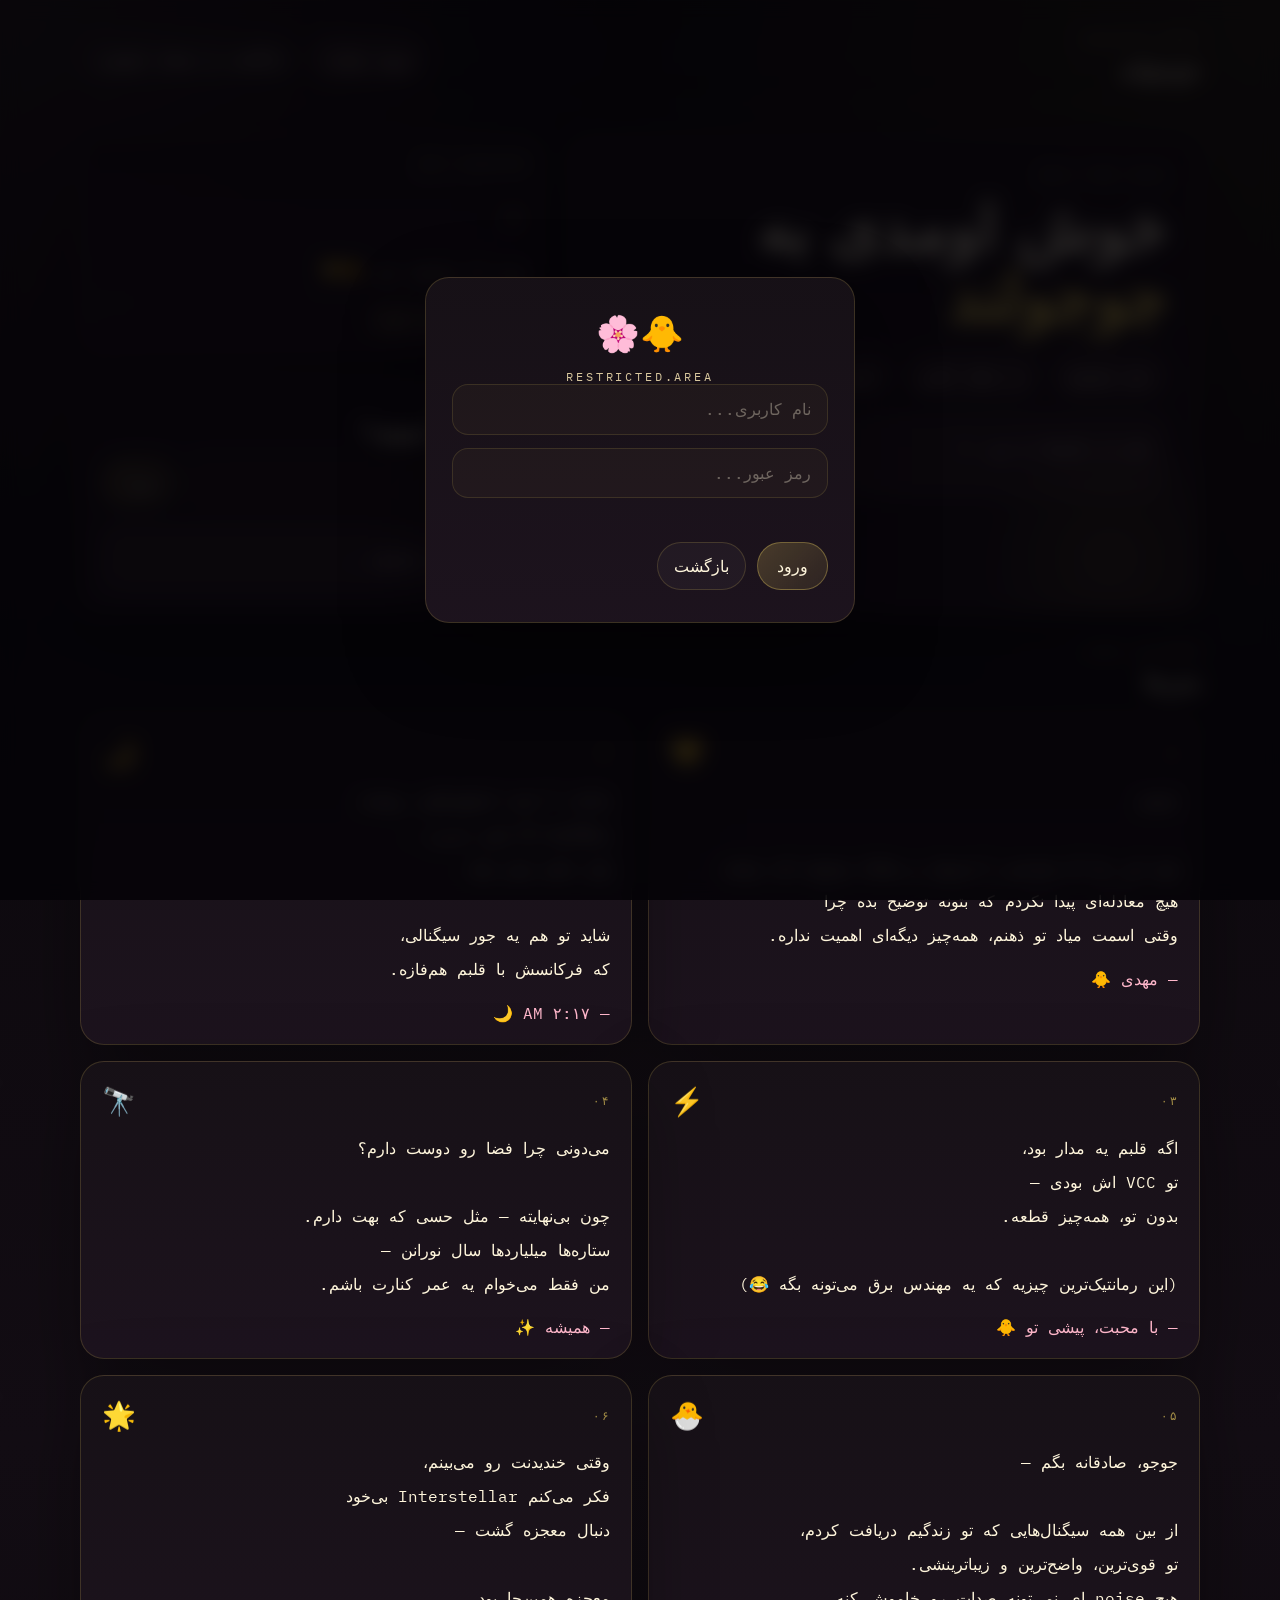
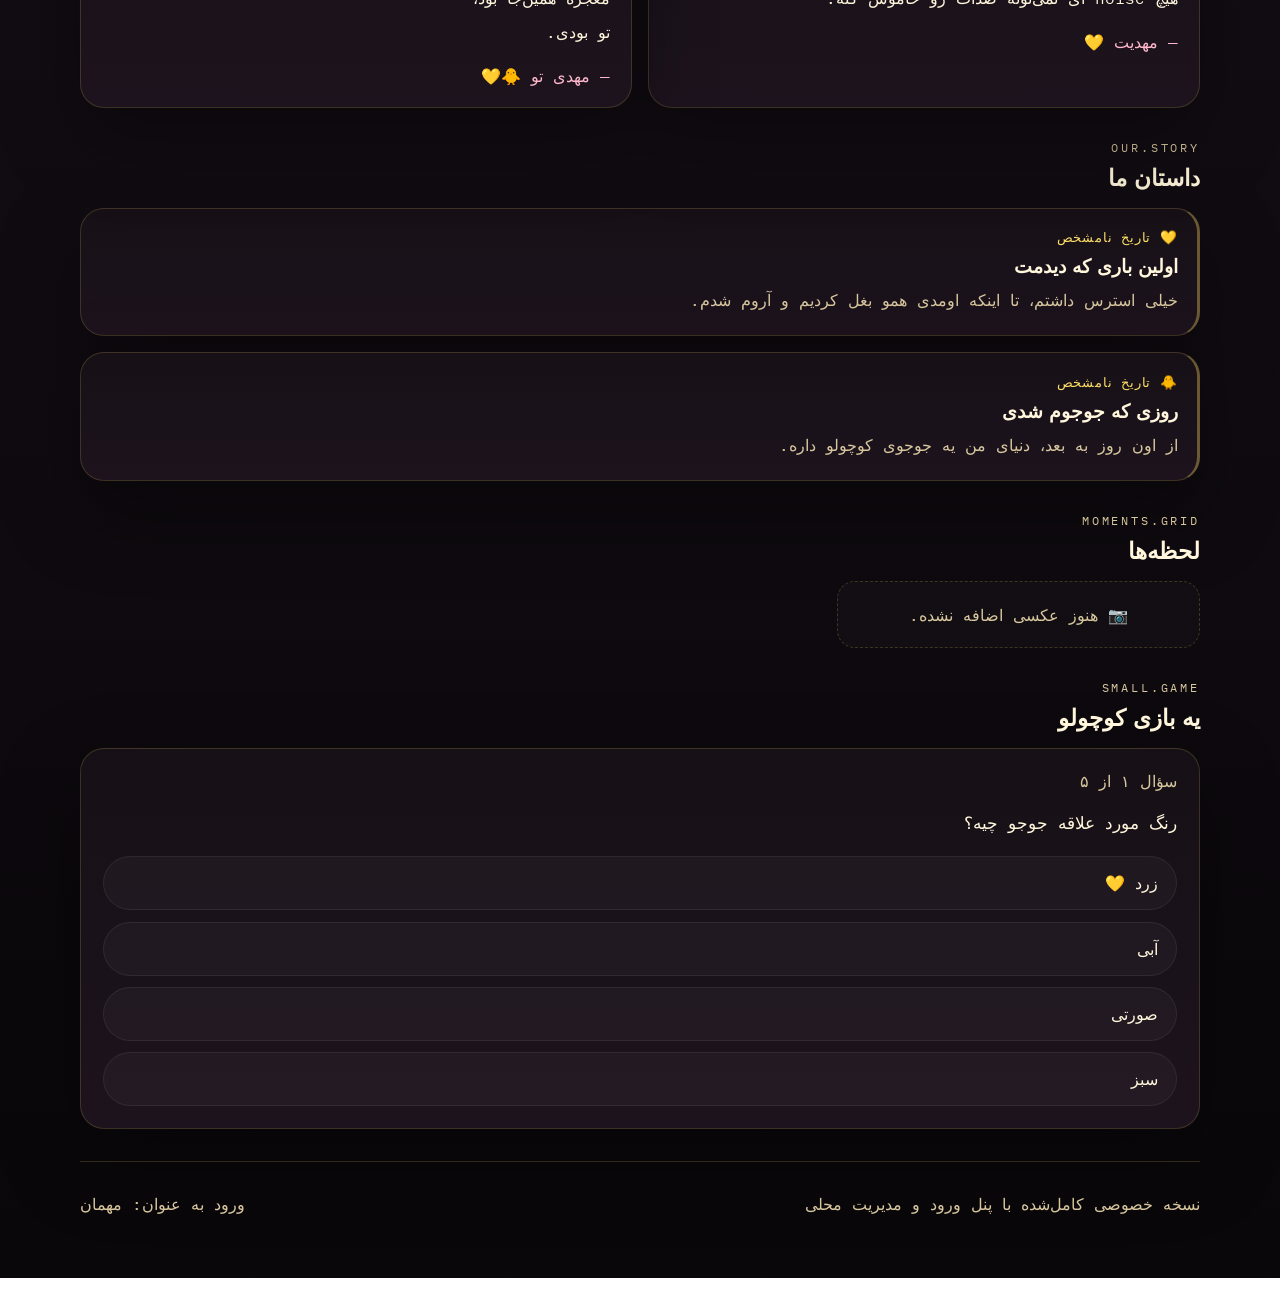
==== commit 63986a47: "Update love texts and timeline descriptions" ====
--- a/secret.html
+++ b/secret.html
@@ -1111,15 +1111,15 @@
     const defaultLoveTexts = [
       { emoji:'💛', num:'۰۱', sign:'— مهدی 🐥', text:'جوجو،\n\nتوی این دنیا که همه‌چیز با فرمول و معادله توضیح داده میشه،\nهیچ معادله‌ای پیدا نکردم که بتونه توضیح بده چرا\nوقتی اسمت میاد تو ذهنم، همه‌چیز دیگه‌ای اهمیت نداره.' },
       { emoji:'🌙', num:'۰۲', sign:'— ۲:۱۷ AM 🌙', text:'ساعت ۲ شبه، اسیلوسکوپ روشنه،\nسیگنال‌ها بالا پایین می‌رن —\nولی ذهنم پیش توئه.\n\nشاید تو هم یه جور سیگنالی،\nکه فرکانسش با قلبم هم‌فازه.' },
-      { emoji:'⚡', num:'۰۳', sign:'— با محبت، جوجوی تو 🐥', text:'اگه قلبم یه مدار بود،\nتو VCC اش بودی —\nبدون تو، همه‌چیز قطعه.\n\n(این رمانتیک‌ترین چیزیه که یه مهندس برق می‌تونه بگه 😂)' },
+      { emoji:'⚡', num:'۰۳', sign:'— با محبت، پیشی تو 🐥', text:'اگه قلبم یه مدار بود،\nتو VCC اش بودی —\nبدون تو، همه‌چیز قطعه.\n\n(این رمانتیک‌ترین چیزیه که یه مهندس برق می‌تونه بگه 😂)' },
       { emoji:'🔭', num:'۰۴', sign:'— همیشه ✨', text:'می‌دونی چرا فضا رو دوست دارم؟\n\nچون بی‌نهایته — مثل حسی که بهت دارم.\nستاره‌ها میلیاردها سال نورانن —\nمن فقط می‌خوام یه عمر کنارت باشم.' },
       { emoji:'🐣', num:'۰۵', sign:'— مهدیت 💛', text:'جوجو، صادقانه بگم —\n\nاز بین همه سیگنال‌هایی که تو زندگیم دریافت کردم،\nتو قوی‌ترین، واضح‌ترین و زیباترینشی.\nهیچ noise ای نمی‌تونه صدات رو خاموش کنه.' },
-      { emoji:'🌟', num:'۰۶', sign:'— جوجوی تو 🐥💛', text:'وقتی خندیدنت رو می‌بینم،\nفکر می‌کنم Interstellar بی‌خود\nدنبال معجزه گشت —\n\nمعجزه همین‌جا بود،\nتو بودی.' }
+      { emoji:'🌟', num:'۰۶', sign:'— مهدی تو 🐥💛', text:'وقتی خندیدنت رو می‌بینم،\nفکر می‌کنم Interstellar بی‌خود\nدنبال معجزه گشت —\n\nمعجزه همین‌جا بود،\nتو بودی.' }
     ];
 
     const defaultTimeline = [
-      { emoji:'💛', date:'', title:'اولین باری که دیدمت', desc:'یه روز معمولی بود تا اینکه تو اومدی و همه‌چیز عوض شد.' },
-      { emoji:'🐥', date:'', title:'روزی که جوجوم شدی', desc:'از اون روز به بعد، دنیای من یه جوجوی کوچولوی خاص داره.' }
+      { emoji:'💛', date:'', title:'اولین باری که دیدمت', desc:'خیلی استرس داشتم، تا اینکه اومدی همو بغل کردیم و آروم شدم.' },
+      { emoji:'🐥', date:'', title:'روزی که جوجوم شدی', desc:'از اون روز به بعد، دنیای من یه جوجوی کوچولو داره.' }
     ];
 
     const quizQuestions = [
